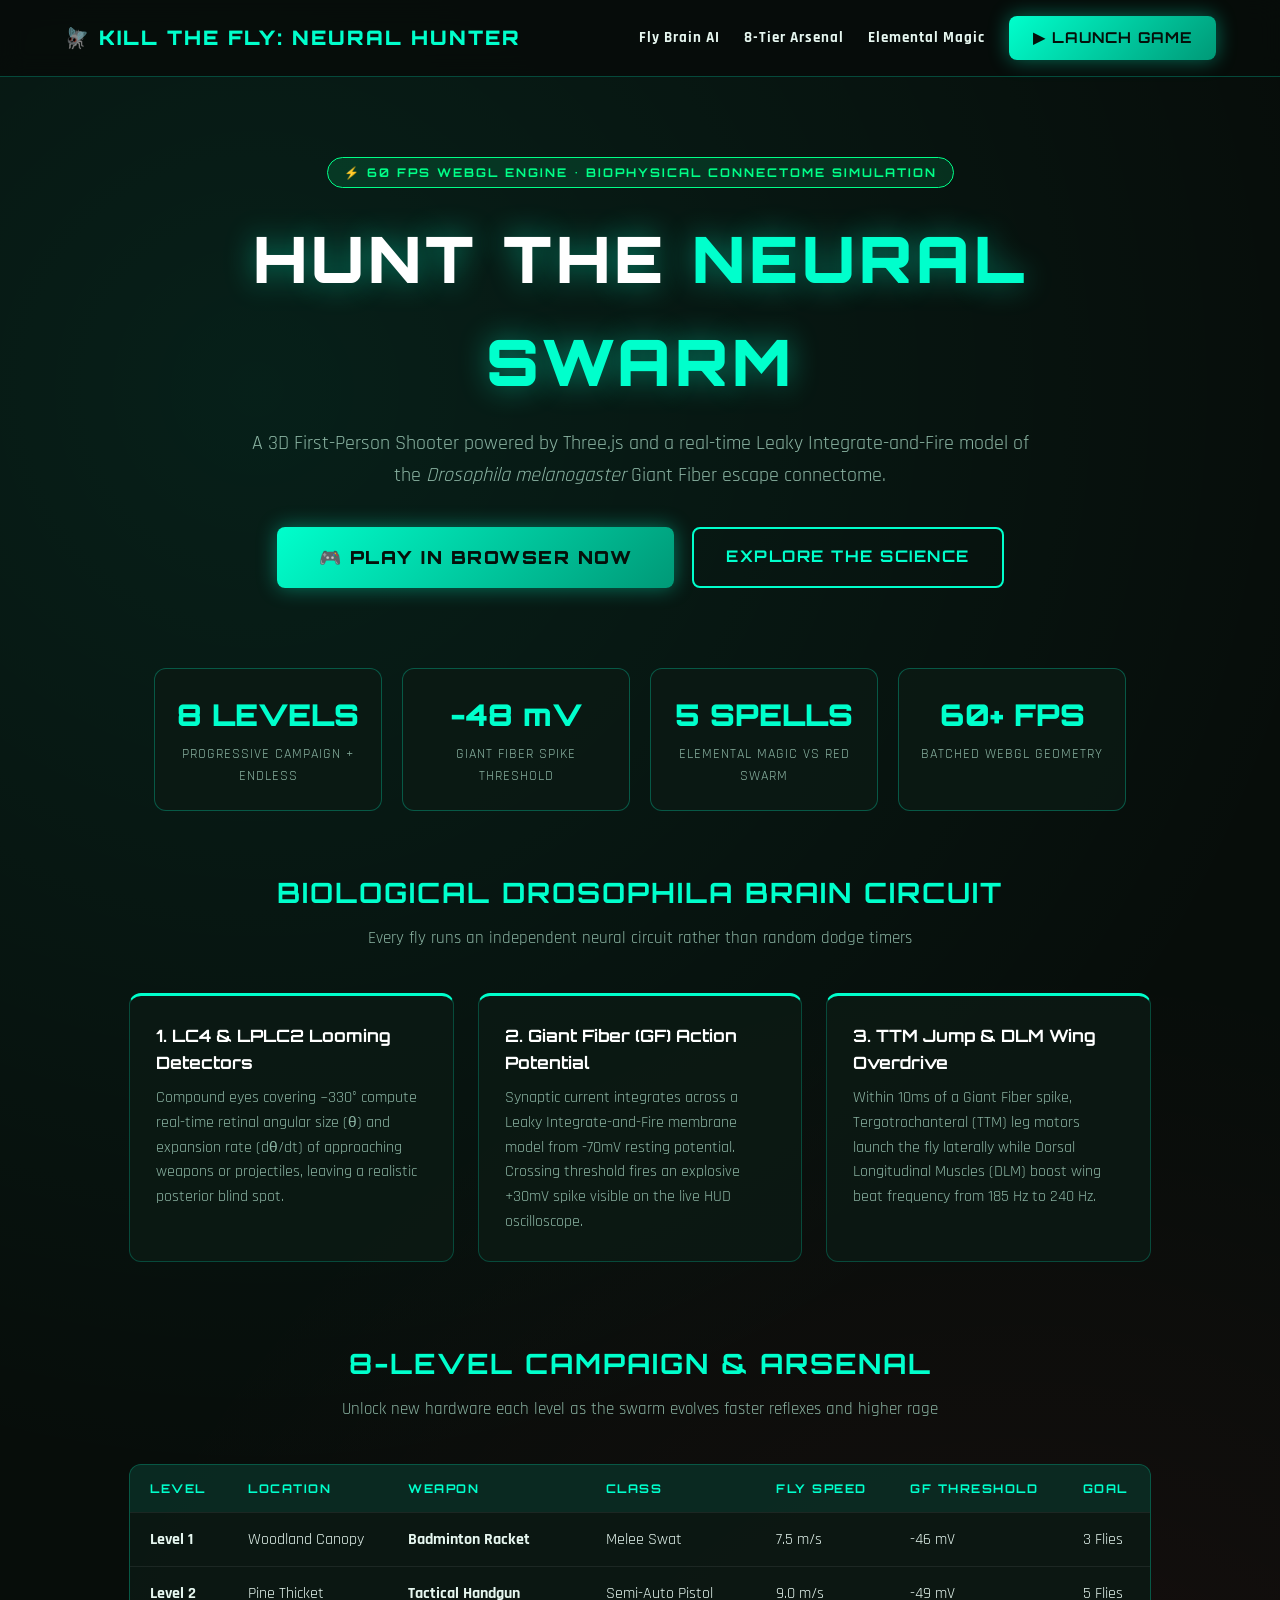
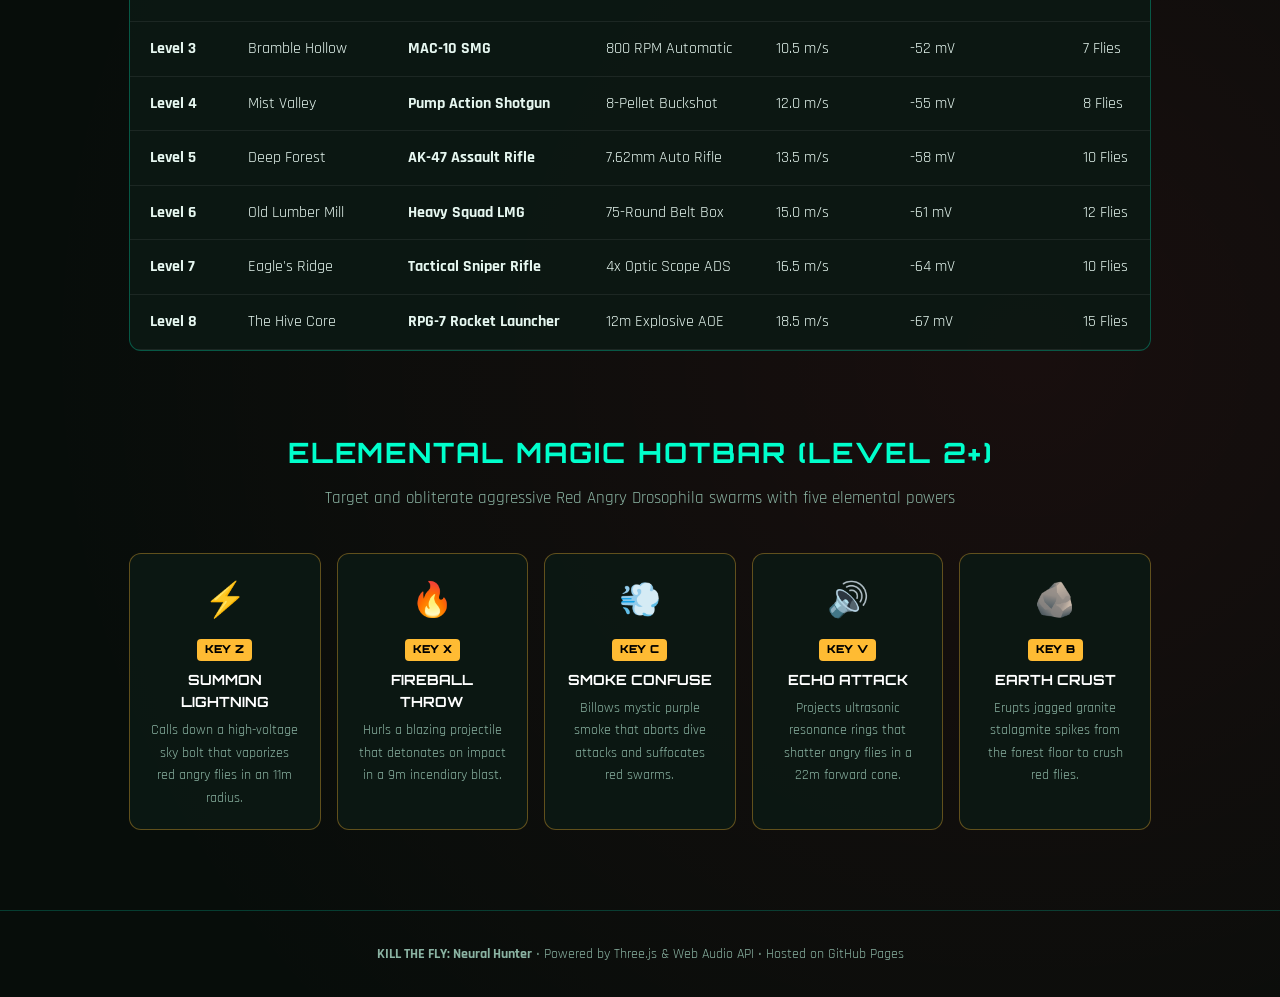
==== landing.html @ 71555360 "Add landing.html game website page" ====
<!DOCTYPE html>
<html lang="en">
<head>
    <meta charset="UTF-8">
    <meta name="viewport" content="width=device-width, initial-scale=1.0">
    <title>KILL THE FLY: Neural Hunter | Official Game Website</title>
    <link rel="icon" href="data:image/svg+xml,<svg xmlns=%22http://www.w3.org/2000/svg%22 viewBox=%220 0 100 100%22><text y=%22.9em%22 font-size=%2290%22>🪰</text></svg>">
    <link href="https://fonts.googleapis.com/css2?family=Orbitron:wght@500;700;900&family=Rajdhani:wght@500;600;700&display=swap" rel="stylesheet">
    <style>
        :root {
            --bg-dark: #070d0a;
            --bg-card: rgba(12, 26, 20, 0.88);
            --neon: #00ffcc;
            --neon-green: #00ff88;
            --crimson: #ff2244;
            --gold: #ffbb33;
            --text-main: #e6f7f0;
            --text-muted: #8ab3a2;
        }
        * { margin: 0; padding: 0; box-sizing: border-box; }
        body {
            background-color: var(--bg-dark);
            background-image:
                radial-gradient(circle at 20% 15%, rgba(0, 255, 204, 0.08) 0%, transparent 45%),
                radial-gradient(circle at 80% 75%, rgba(255, 34, 68, 0.07) 0%, transparent 45%);
            color: var(--text-main);
            font-family: 'Rajdhani', sans-serif;
            line-height: 1.6;
            overflow-x: hidden;
        }
        nav {
            position: sticky;
            top: 0;
            z-index: 100;
            background: rgba(7, 13, 10, 0.92);
            backdrop-filter: blur(12px);
            border-bottom: 1px solid rgba(0, 255, 204, 0.25);
            padding: 16px 5%;
            display: flex;
            justify-content: space-between;
            align-items: center;
        }
        .brand {
            font-family: 'Orbitron', monospace;
            font-weight: 900;
            font-size: 20px;
            color: var(--neon);
            letter-spacing: 2px;
            text-decoration: none;
            display: flex;
            align-items: center;
            gap: 10px;
        }
        .nav-links { display: flex; gap: 24px; align-items: center; }
        .nav-links a {
            color: var(--text-main);
            text-decoration: none;
            font-weight: 700;
            font-size: 15px;
            letter-spacing: 1px;
            transition: color 0.2s;
        }
        .nav-links a:hover { color: var(--neon); }
        .btn-play {
            background: linear-gradient(135deg, #00ffcc 0%, #009977 100%);
            color: #05100a !important;
            font-family: 'Orbitron', monospace;
            font-weight: 900;
            padding: 10px 24px;
            border-radius: 8px;
            text-decoration: none;
            letter-spacing: 1.5px;
            box-shadow: 0 0 20px rgba(0, 255, 204, 0.4);
            transition: transform 0.2s, box-shadow 0.2s;
            display: inline-block;
        }
        .btn-play:hover {
            transform: translateY(-2px) scale(1.03);
            box-shadow: 0 0 32px rgba(0, 255, 204, 0.75);
        }
        .hero {
            padding: 80px 5% 60px;
            text-align: center;
            max-width: 1100px;
            margin: 0 auto;
        }
        .badge {
            display: inline-block;
            font-family: 'Orbitron', monospace;
            font-size: 12px;
            font-weight: 700;
            color: var(--neon-green);
            background: rgba(0, 255, 136, 0.12);
            border: 1px solid var(--neon-green);
            padding: 5px 16px;
            border-radius: 20px;
            letter-spacing: 2px;
            margin-bottom: 20px;
        }
        .hero h1 {
            font-family: 'Orbitron', monospace;
            font-size: clamp(36px, 6vw, 64px);
            font-weight: 900;
            color: #ffffff;
            letter-spacing: 4px;
            text-shadow: 0 0 30px rgba(0, 255, 204, 0.45);
            margin-bottom: 14px;
        }
        .hero h1 span { color: var(--neon); }
        .hero p {
            font-size: 20px;
            color: var(--text-muted);
            max-width: 780px;
            margin: 0 auto 36px;
        }
        .hero-actions {
            display: flex;
            justify-content: center;
            gap: 18px;
            flex-wrap: wrap;
        }
        .btn-large { font-size: 18px; padding: 16px 42px; }
        .btn-outline {
            border: 2px solid var(--neon);
            color: var(--neon);
            font-family: 'Orbitron', monospace;
            font-weight: 700;
            padding: 15px 32px;
            border-radius: 8px;
            text-decoration: none;
            letter-spacing: 1.5px;
            transition: background 0.2s;
        }
        .btn-outline:hover { background: rgba(0, 255, 204, 0.15); }
        .stats-strip {
            display: grid;
            grid-template-columns: repeat(auto-fit, minmax(200px, 1fr));
            gap: 20px;
            max-width: 1100px;
            margin: 20px auto 60px;
            padding: 0 5%;
        }
        .stat-card {
            background: var(--bg-card);
            border: 1px solid rgba(0, 255, 204, 0.28);
            border-radius: 12px;
            padding: 22px;
            text-align: center;
        }
        .stat-num {
            font-family: 'Orbitron', monospace;
            font-size: 30px;
            font-weight: 900;
            color: var(--neon);
        }
        .stat-label {
            font-size: 14px;
            color: var(--text-muted);
            text-transform: uppercase;
            letter-spacing: 1px;
            margin-top: 4px;
        }
        section {
            max-width: 1150px;
            margin: 0 auto 80px;
            padding: 0 5%;
        }
        .section-title {
            font-family: 'Orbitron', monospace;
            font-size: 28px;
            color: var(--neon);
            letter-spacing: 2px;
            margin-bottom: 10px;
            text-align: center;
        }
        .section-sub {
            text-align: center;
            color: var(--text-muted);
            font-size: 17px;
            margin-bottom: 40px;
        }
        .grid-3 {
            display: grid;
            grid-template-columns: repeat(auto-fit, minmax(300px, 1fr));
            gap: 24px;
        }
        .feature-card {
            background: var(--bg-card);
            border: 1px solid rgba(0, 255, 204, 0.22);
            border-top: 3px solid var(--neon);
            border-radius: 12px;
            padding: 26px;
        }
        .feature-card h3 {
            font-family: 'Orbitron', monospace;
            font-size: 17px;
            color: #ffffff;
            margin-bottom: 10px;
        }
        .feature-card p { color: var(--text-muted); font-size: 15.5px; }
        .table-wrap {
            background: var(--bg-card);
            border: 1px solid rgba(0, 255, 204, 0.28);
            border-radius: 12px;
            overflow-x: auto;
        }
        table { width: 100%; border-collapse: collapse; text-align: left; }
        th, td {
            padding: 14px 20px;
            border-bottom: 1px solid rgba(255, 255, 255, 0.07);
        }
        th {
            font-family: 'Orbitron', monospace;
            font-size: 12px;
            color: var(--neon);
            letter-spacing: 1.5px;
            background: rgba(0, 255, 204, 0.08);
        }
        tr:hover { background: rgba(0, 255, 204, 0.04); }
        .spells-grid {
            display: grid;
            grid-template-columns: repeat(auto-fit, minmax(190px, 1fr));
            gap: 16px;
        }
        .spell-card {
            background: var(--bg-card);
            border: 1px solid rgba(255, 187, 51, 0.35);
            border-radius: 12px;
            padding: 20px;
            text-align: center;
        }
        .spell-icon { font-size: 34px; margin-bottom: 8px; }
        .spell-key {
            display: inline-block;
            font-family: 'Orbitron', monospace;
            font-size: 11px;
            font-weight: 900;
            background: var(--gold);
            color: #000;
            padding: 2px 8px;
            border-radius: 4px;
            margin-bottom: 8px;
        }
        .spell-card h4 {
            font-family: 'Orbitron', monospace;
            font-size: 14px;
            color: #fff;
            margin-bottom: 6px;
        }
        footer {
            border-top: 1px solid rgba(0, 255, 204, 0.2);
            padding: 32px 5%;
            text-align: center;
            color: var(--text-muted);
            font-size: 14px;
        }
    </style>
</head>
<body>
    <nav>
        <a href="index.html" class="brand">🪰 KILL THE FLY: NEURAL HUNTER</a>
        <div class="nav-links">
            <a href="#connectome">Fly Brain AI</a>
            <a href="#arsenal">8-Tier Arsenal</a>
            <a href="#magic">Elemental Magic</a>
            <a href="index.html" class="btn-play">▶ LAUNCH GAME</a>
        </div>
    </nav>

    <header class="hero">
        <div class="badge">⚡ 60 FPS WEBGL ENGINE &bull; BIOPHYSICAL CONNECTOME SIMULATION</div>
        <h1>HUNT THE <span>NEURAL SWARM</span></h1>
        <p>A 3D First-Person Shooter powered by Three.js and a real-time Leaky Integrate-and-Fire model of the <em>Drosophila melanogaster</em> Giant Fiber escape connectome.</p>
        <div class="hero-actions">
            <a href="index.html" class="btn-play btn-large">🎮 PLAY IN BROWSER NOW</a>
            <a href="#connectome" class="btn-outline">EXPLORE THE SCIENCE</a>
        </div>
    </header>

    <div class="stats-strip">
        <div class="stat-card">
            <div class="stat-num">8 LEVELS</div>
            <div class="stat-label">Progressive Campaign + Endless</div>
        </div>
        <div class="stat-card">
            <div class="stat-num">-48 mV</div>
            <div class="stat-label">Giant Fiber Spike Threshold</div>
        </div>
        <div class="stat-card">
            <div class="stat-num">5 SPELLS</div>
            <div class="stat-label">Elemental Magic vs Red Swarm</div>
        </div>
        <div class="stat-card">
            <div class="stat-num">60+ FPS</div>
            <div class="stat-label">Batched WebGL Geometry</div>
        </div>
    </div>

    <section id="connectome">
        <h2 class="section-title">BIOLOGICAL DROSOPHILA BRAIN CIRCUIT</h2>
        <p class="section-sub">Every fly runs an independent neural circuit rather than random dodge timers</p>
        <div class="grid-3">
            <div class="feature-card">
                <h3>1. LC4 &amp; LPLC2 Looming Detectors</h3>
                <p>Compound eyes covering ~330&deg; compute real-time retinal angular size (&theta;) and expansion rate (d&theta;/dt) of approaching weapons or projectiles, leaving a realistic posterior blind spot.</p>
            </div>
            <div class="feature-card">
                <h3>2. Giant Fiber (GF) Action Potential</h3>
                <p>Synaptic current integrates across a Leaky Integrate-and-Fire membrane model from -70mV resting potential. Crossing threshold fires an explosive +30mV spike visible on the live HUD oscilloscope.</p>
            </div>
            <div class="feature-card">
                <h3>3. TTM Jump &amp; DLM Wing Overdrive</h3>
                <p>Within 10ms of a Giant Fiber spike, Tergotrochanteral (TTM) leg motors launch the fly laterally while Dorsal Longitudinal Muscles (DLM) boost wing beat frequency from 185 Hz to 240 Hz.</p>
            </div>
        </div>
    </section>

    <section id="arsenal">
        <h2 class="section-title">8-LEVEL CAMPAIGN &amp; ARSENAL</h2>
        <p class="section-sub">Unlock new hardware each level as the swarm evolves faster reflexes and higher rage</p>
        <div class="table-wrap">
            <table>
                <thead>
                    <tr>
                        <th>LEVEL</th>
                        <th>LOCATION</th>
                        <th>WEAPON</th>
                        <th>CLASS</th>
                        <th>FLY SPEED</th>
                        <th>GF THRESHOLD</th>
                        <th>GOAL</th>
                    </tr>
                </thead>
                <tbody>
                    <tr><td><strong>Level 1</strong></td><td>Woodland Canopy</td><td><strong>Badminton Racket</strong></td><td>Melee Swat</td><td>7.5 m/s</td><td>-46 mV</td><td>3 Flies</td></tr>
                    <tr><td><strong>Level 2</strong></td><td>Pine Thicket</td><td><strong>Tactical Handgun</strong></td><td>Semi-Auto Pistol</td><td>9.0 m/s</td><td>-49 mV</td><td>5 Flies</td></tr>
                    <tr><td><strong>Level 3</strong></td><td>Bramble Hollow</td><td><strong>MAC-10 SMG</strong></td><td>800 RPM Automatic</td><td>10.5 m/s</td><td>-52 mV</td><td>7 Flies</td></tr>
                    <tr><td><strong>Level 4</strong></td><td>Mist Valley</td><td><strong>Pump Action Shotgun</strong></td><td>8-Pellet Buckshot</td><td>12.0 m/s</td><td>-55 mV</td><td>8 Flies</td></tr>
                    <tr><td><strong>Level 5</strong></td><td>Deep Forest</td><td><strong>AK-47 Assault Rifle</strong></td><td>7.62mm Auto Rifle</td><td>13.5 m/s</td><td>-58 mV</td><td>10 Flies</td></tr>
                    <tr><td><strong>Level 6</strong></td><td>Old Lumber Mill</td><td><strong>Heavy Squad LMG</strong></td><td>75-Round Belt Box</td><td>15.0 m/s</td><td>-61 mV</td><td>12 Flies</td></tr>
                    <tr><td><strong>Level 7</strong></td><td>Eagle's Ridge</td><td><strong>Tactical Sniper Rifle</strong></td><td>4x Optic Scope ADS</td><td>16.5 m/s</td><td>-64 mV</td><td>10 Flies</td></tr>
                    <tr><td><strong>Level 8</strong></td><td>The Hive Core</td><td><strong>RPG-7 Rocket Launcher</strong></td><td>12m Explosive AOE</td><td>18.5 m/s</td><td>-67 mV</td><td>15 Flies</td></tr>
                </tbody>
            </table>
        </div>
    </section>

    <section id="magic">
        <h2 class="section-title">ELEMENTAL MAGIC HOTBAR (LEVEL 2+)</h2>
        <p class="section-sub">Target and obliterate aggressive Red Angry Drosophila swarms with five elemental powers</p>
        <div class="spells-grid">
            <div class="spell-card">
                <div class="spell-icon">⚡</div>
                <div class="spell-key">KEY Z</div>
                <h4>SUMMON LIGHTNING</h4>
                <p style="color: var(--text-muted); font-size: 14px;">Calls down a high-voltage sky bolt that vaporizes red angry flies in an 11m radius.</p>
            </div>
            <div class="spell-card">
                <div class="spell-icon">🔥</div>
                <div class="spell-key">KEY X</div>
                <h4>FIREBALL THROW</h4>
                <p style="color: var(--text-muted); font-size: 14px;">Hurls a blazing projectile that detonates on impact in a 9m incendiary blast.</p>
            </div>
            <div class="spell-card">
                <div class="spell-icon">💨</div>
                <div class="spell-key">KEY C</div>
                <h4>SMOKE CONFUSE</h4>
                <p style="color: var(--text-muted); font-size: 14px;">Billows mystic purple smoke that aborts dive attacks and suffocates red swarms.</p>
            </div>
            <div class="spell-card">
                <div class="spell-icon">🔊</div>
                <div class="spell-key">KEY V</div>
                <h4>ECHO ATTACK</h4>
                <p style="color: var(--text-muted); font-size: 14px;">Projects ultrasonic resonance rings that shatter angry flies in a 22m forward cone.</p>
            </div>
            <div class="spell-card">
                <div class="spell-icon">🪨</div>
                <div class="spell-key">KEY B</div>
                <h4>EARTH CRUST</h4>
                <p style="color: var(--text-muted); font-size: 14px;">Erupts jagged granite stalagmite spikes from the forest floor to crush red flies.</p>
            </div>
        </div>
    </section>

    <footer>
        <p><strong>KILL THE FLY: Neural Hunter</strong> &bull; Powered by Three.js &amp; Web Audio API &bull; Hosted on GitHub Pages</p>
    </footer>
</body>
</html>
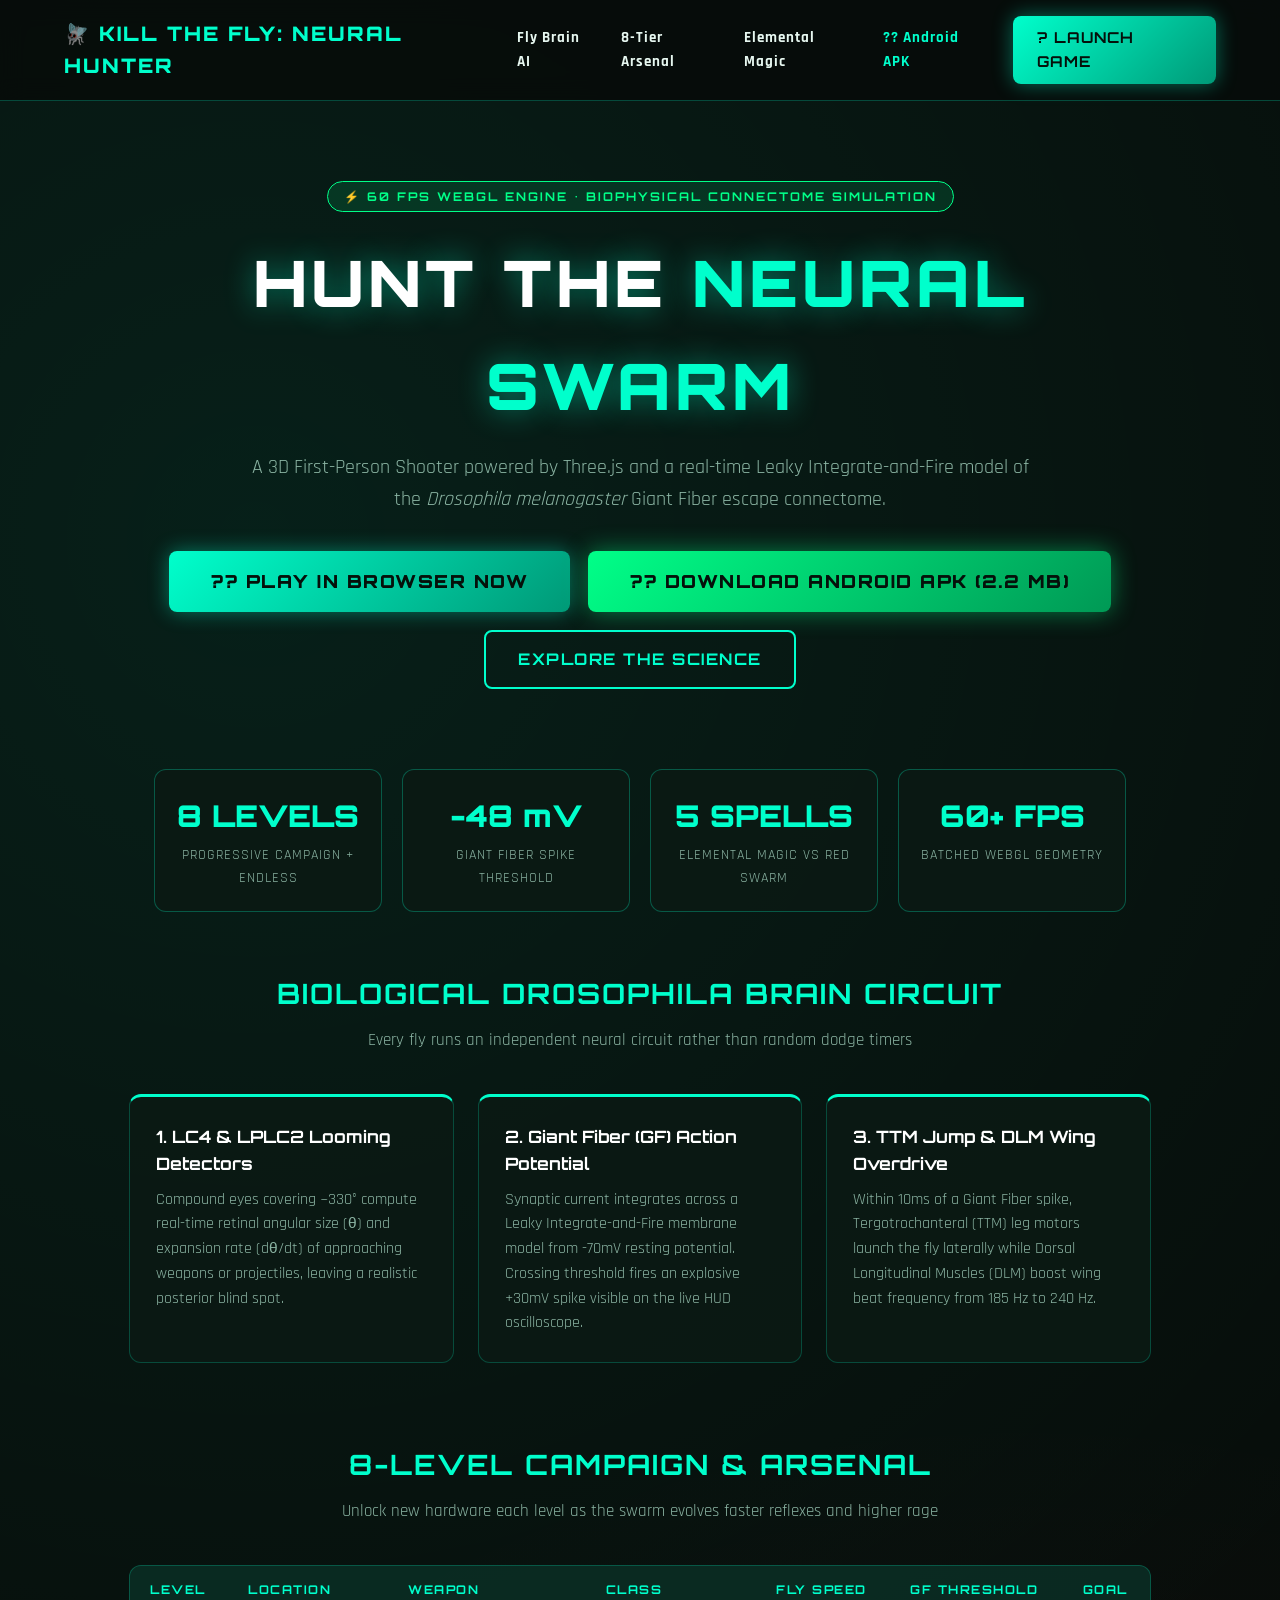
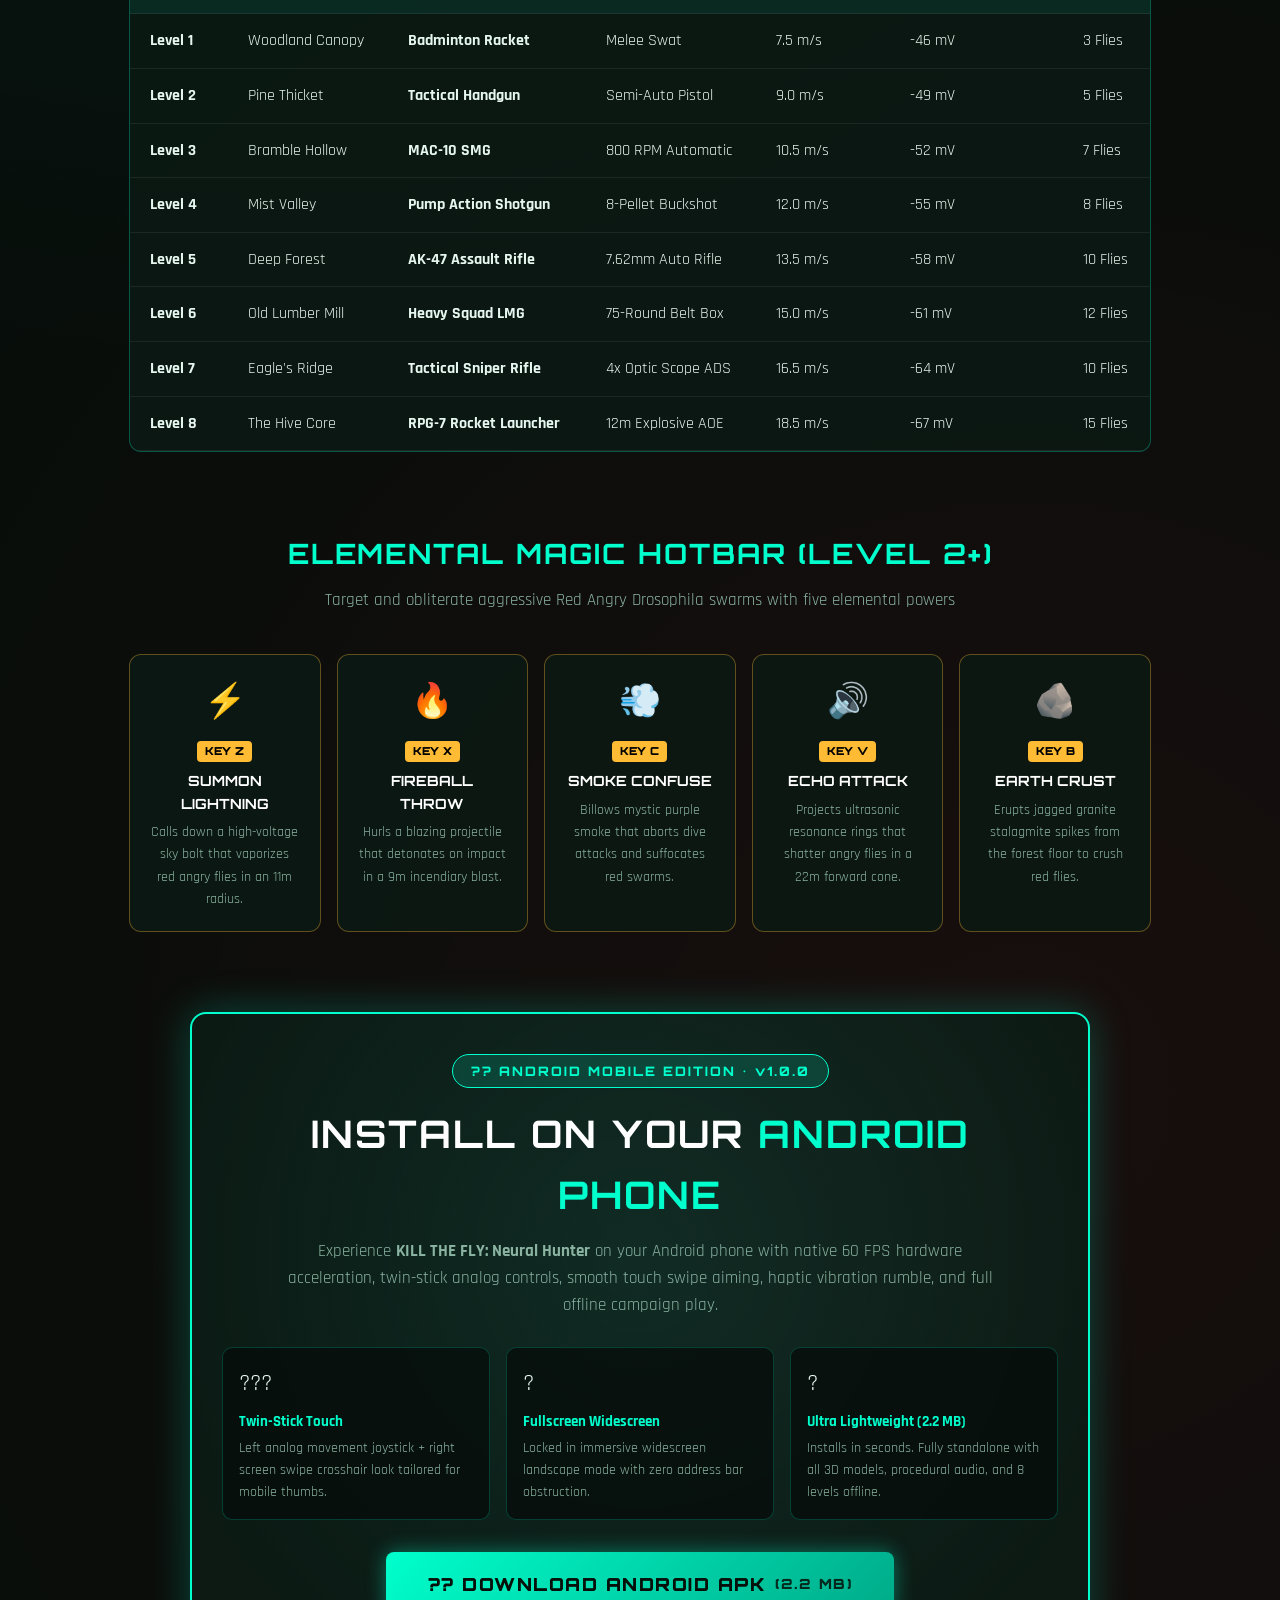
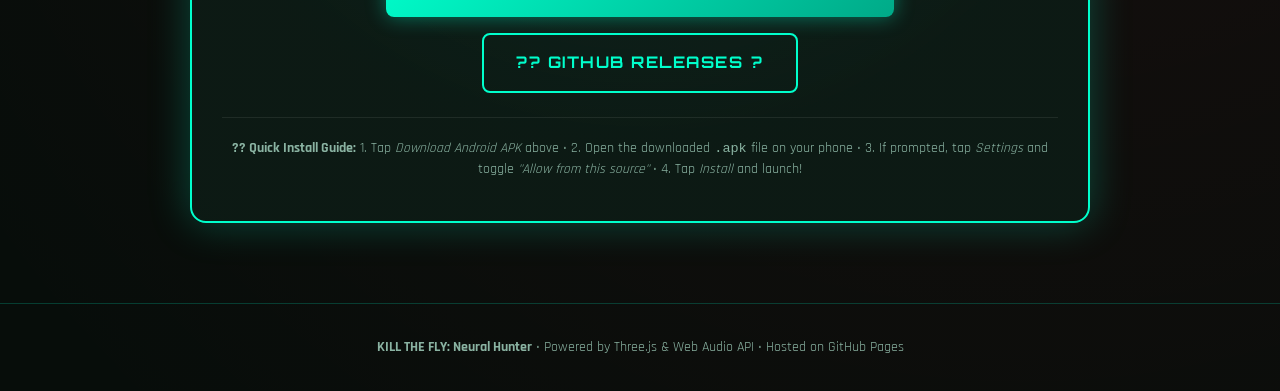
==== commit a1fd7916: "feat(android): add official Android APK release v1.0.0 and update website with direct APK download" ====
--- a/landing.html
+++ b/landing.html
@@ -263,7 +263,8 @@
             <a href="#connectome">Fly Brain AI</a>
             <a href="#arsenal">8-Tier Arsenal</a>
             <a href="#magic">Elemental Magic</a>
-            <a href="index.html" class="btn-play">▶ LAUNCH GAME</a>
+            <a href="KillTheFly-NeuralHunter.apk" download style="color: #00ffcc; font-weight: 700;">?? Android APK</a>
+            <a href="index.html" class="btn-play">? LAUNCH GAME</a>
         </div>
     </nav>
 
@@ -272,7 +273,8 @@
         <h1>HUNT THE <span>NEURAL SWARM</span></h1>
         <p>A 3D First-Person Shooter powered by Three.js and a real-time Leaky Integrate-and-Fire model of the <em>Drosophila melanogaster</em> Giant Fiber escape connectome.</p>
         <div class="hero-actions">
-            <a href="index.html" class="btn-play btn-large">🎮 PLAY IN BROWSER NOW</a>
+            <a href="index.html" class="btn-play btn-large">?? PLAY IN BROWSER NOW</a>
+            <a href="KillTheFly-NeuralHunter.apk" download class="btn-play btn-large" style="background: linear-gradient(135deg, #00ff88 0%, #009955 100%); box-shadow: 0 0 25px rgba(0, 255, 136, 0.45);">?? DOWNLOAD ANDROID APK (2.2 MB)</a>
             <a href="#connectome" class="btn-outline">EXPLORE THE SCIENCE</a>
         </div>
     </header>
@@ -382,8 +384,56 @@
         </div>
     </section>
 
-    <footer>
+    
+    <section id="download-apk">
+        <div style="background: radial-gradient(circle at 50% 30%, rgba(0, 255, 204, 0.12) 0%, rgba(12, 26, 20, 0.95) 70%); border: 2px solid #00ffcc; border-radius: 16px; padding: 40px 30px; text-align: center; max-width: 900px; margin: 0 auto 60px; box-shadow: 0 0 40px rgba(0, 255, 204, 0.25);">
+            <div style="display: inline-block; font-family: 'Orbitron', monospace; font-size: 13px; font-weight: 800; color: #00ffcc; background: rgba(0, 255, 204, 0.15); border: 1px solid #00ffcc; padding: 6px 18px; border-radius: 20px; letter-spacing: 2px; margin-bottom: 16px;">
+                ?? ANDROID MOBILE EDITION &bull; v1.0.0
+            </div>
+            <h2 style="font-family: 'Orbitron', monospace; font-size: clamp(26px, 4vw, 38px); color: #fff; margin-bottom: 12px; letter-spacing: 2px;">
+                INSTALL ON YOUR <span style="color: #00ffcc;">ANDROID PHONE</span>
+            </h2>
+            <p style="color: var(--text-muted); font-size: 17px; max-width: 720px; margin: 0 auto 28px; line-height: 1.6;">
+                Experience <strong>KILL THE FLY: Neural Hunter</strong> on your Android phone with native 60 FPS hardware acceleration, twin-stick analog controls, smooth touch swipe aiming, haptic vibration rumble, and full offline campaign play.
+            </p>
+
+            <div style="display: grid; grid-template-columns: repeat(auto-fit, minmax(210px, 1fr)); gap: 16px; margin-bottom: 32px; text-align: left;">
+                <div style="background: rgba(7, 13, 10, 0.8); border: 1px solid rgba(0, 255, 204, 0.2); border-radius: 10px; padding: 16px;">
+                    <div style="font-size: 24px; margin-bottom: 6px;">???</div>
+                    <strong style="color: #00ffcc; font-size: 15px;">Twin-Stick Touch</strong>
+                    <p style="color: var(--text-muted); font-size: 13.5px; margin-top: 4px;">Left analog movement joystick + right screen swipe crosshair look tailored for mobile thumbs.</p>
+                </div>
+                <div style="background: rgba(7, 13, 10, 0.8); border: 1px solid rgba(0, 255, 204, 0.2); border-radius: 10px; padding: 16px;">
+                    <div style="font-size: 24px; margin-bottom: 6px;">?</div>
+                    <strong style="color: #00ffcc; font-size: 15px;">Fullscreen Widescreen</strong>
+                    <p style="color: var(--text-muted); font-size: 13.5px; margin-top: 4px;">Locked in immersive widescreen landscape mode with zero address bar obstruction.</p>
+                </div>
+                <div style="background: rgba(7, 13, 10, 0.8); border: 1px solid rgba(0, 255, 204, 0.2); border-radius: 10px; padding: 16px;">
+                    <div style="font-size: 24px; margin-bottom: 6px;">?</div>
+                    <strong style="color: #00ffcc; font-size: 15px;">Ultra Lightweight (2.2 MB)</strong>
+                    <p style="color: var(--text-muted); font-size: 13.5px; margin-top: 4px;">Installs in seconds. Fully standalone with all 3D models, procedural audio, and 8 levels offline.</p>
+                </div>
+            </div>
+
+            <div style="display: flex; justify-content: center; gap: 16px; flex-wrap: wrap;">
+                <a href="KillTheFly-NeuralHunter.apk" download class="btn-play btn-large" style="background: linear-gradient(135deg, #00ffcc 0%, #00aa88 100%); font-size: 18px; padding: 18px 42px; display: inline-flex; align-items: center; gap: 10px; text-decoration: none;">
+                    <span>?? DOWNLOAD ANDROID APK</span>
+                    <span style="font-size: 14px; opacity: 0.85;">(2.2 MB)</span>
+                </a>
+                <a href="https://github.com/cbagh0819-ctrl/kill-the-fly-neural-hunter/releases" class="btn-outline" style="display: inline-flex; align-items: center; gap: 8px;" target="_blank" rel="noopener noreferrer">
+                    <span>?? GITHUB RELEASES</span>
+                    <span>?</span>
+                </a>
+            </div>
+
+            <div style="margin-top: 24px; padding-top: 20px; border-top: 1px solid rgba(255, 255, 255, 0.08); font-size: 13.5px; color: var(--text-muted);">
+                <strong>?? Quick Install Guide:</strong> 1. Tap <em>Download Android APK</em> above &bull; 2. Open the downloaded <code>.apk</code> file on your phone &bull; 3. If prompted, tap <em>Settings</em> and toggle <em>"Allow from this source"</em> &bull; 4. Tap <em>Install</em> and launch!
+            </div>
+        </div>
+    </section>
+<footer>
         <p><strong>KILL THE FLY: Neural Hunter</strong> &bull; Powered by Three.js &amp; Web Audio API &bull; Hosted on GitHub Pages</p>
     </footer>
 </body>
 </html>
+
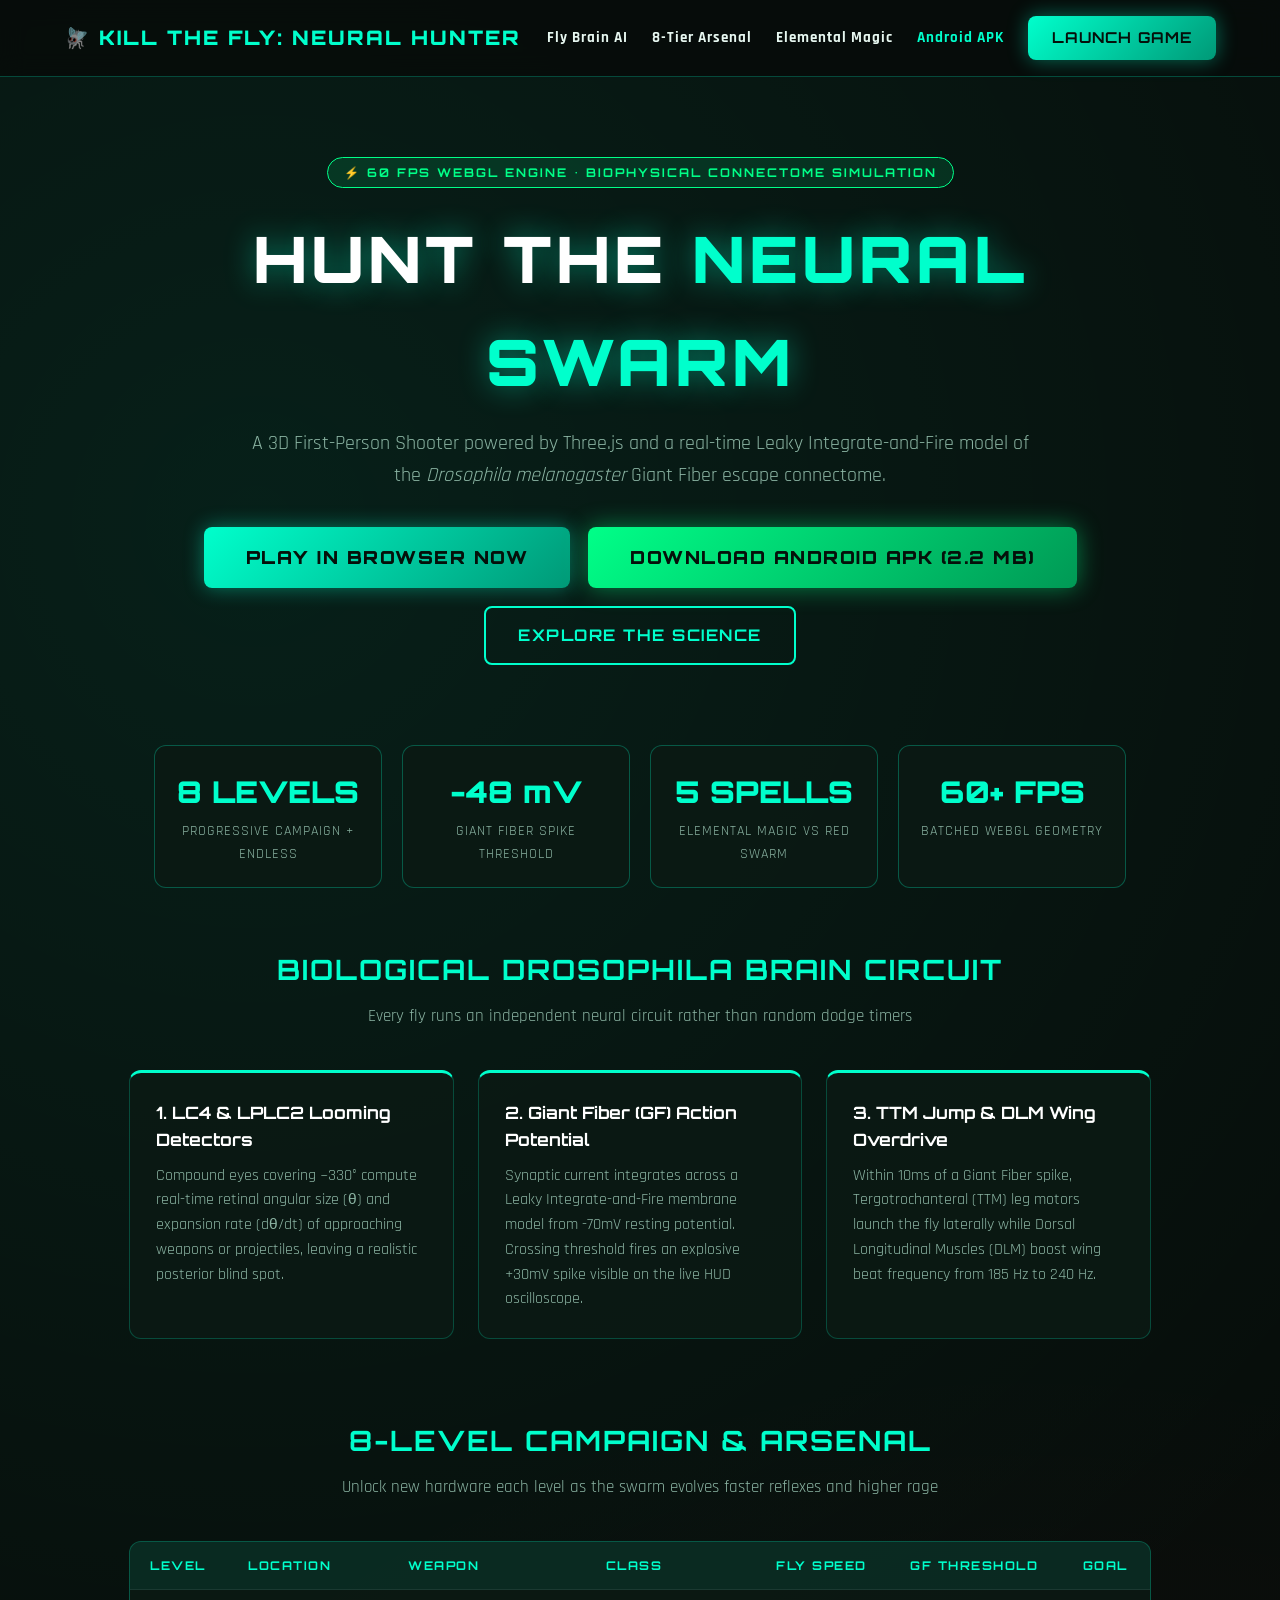
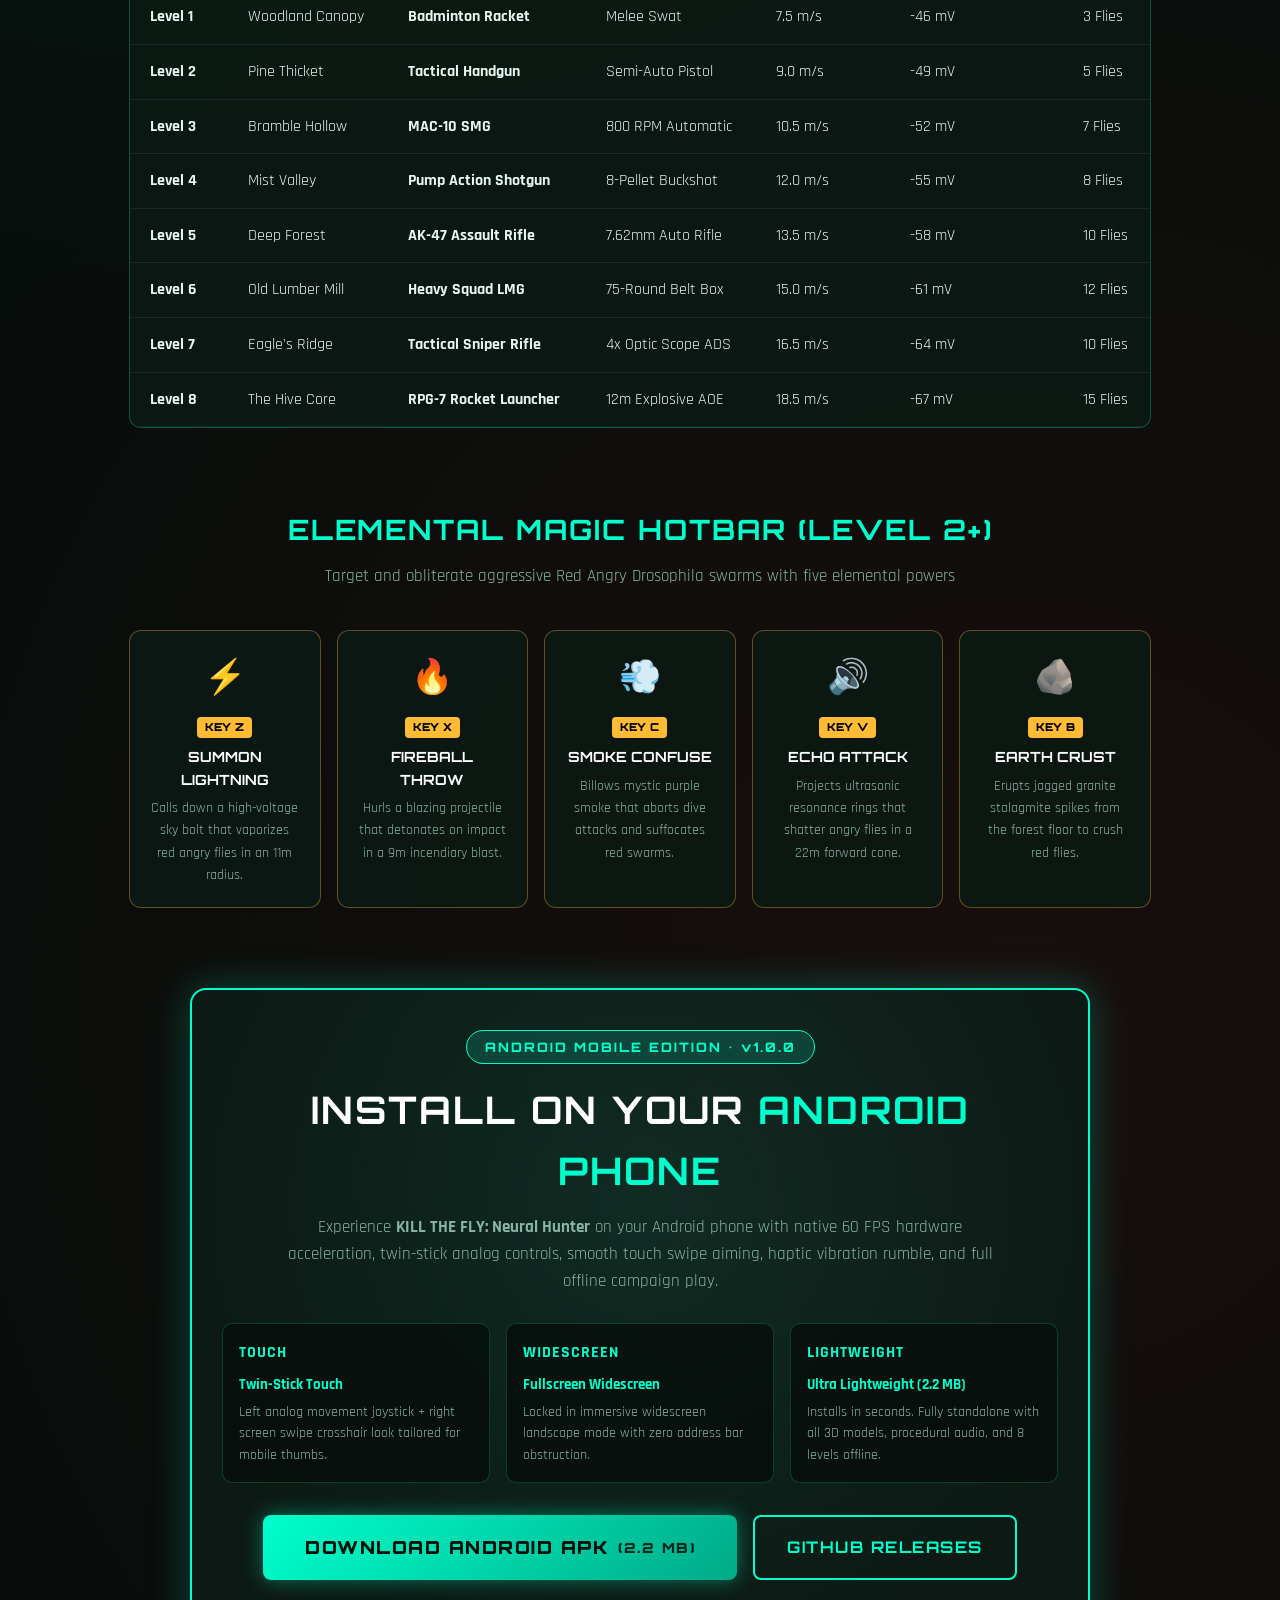
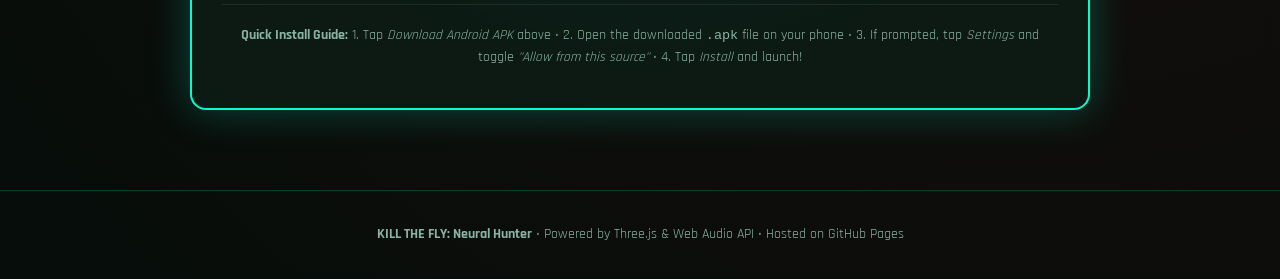
==== commit 265d06c4: "fix(website): remove corrupted question mark symbols from navigation and action buttons" ====
--- a/landing.html
+++ b/landing.html
@@ -263,8 +263,8 @@
             <a href="#connectome">Fly Brain AI</a>
             <a href="#arsenal">8-Tier Arsenal</a>
             <a href="#magic">Elemental Magic</a>
-            <a href="KillTheFly-NeuralHunter.apk" download style="color: #00ffcc; font-weight: 700;">?? Android APK</a>
-            <a href="index.html" class="btn-play">? LAUNCH GAME</a>
+            <a href="KillTheFly-NeuralHunter.apk" download style="color: #00ffcc; font-weight: 700;">Android APK</a>
+            <a href="index.html" class="btn-play">LAUNCH GAME</a>
         </div>
     </nav>
 
@@ -273,8 +273,8 @@
         <h1>HUNT THE <span>NEURAL SWARM</span></h1>
         <p>A 3D First-Person Shooter powered by Three.js and a real-time Leaky Integrate-and-Fire model of the <em>Drosophila melanogaster</em> Giant Fiber escape connectome.</p>
         <div class="hero-actions">
-            <a href="index.html" class="btn-play btn-large">?? PLAY IN BROWSER NOW</a>
-            <a href="KillTheFly-NeuralHunter.apk" download class="btn-play btn-large" style="background: linear-gradient(135deg, #00ff88 0%, #009955 100%); box-shadow: 0 0 25px rgba(0, 255, 136, 0.45);">?? DOWNLOAD ANDROID APK (2.2 MB)</a>
+            <a href="index.html" class="btn-play btn-large">PLAY IN BROWSER NOW</a>
+            <a href="KillTheFly-NeuralHunter.apk" download class="btn-play btn-large" style="background: linear-gradient(135deg, #00ff88 0%, #009955 100%); box-shadow: 0 0 25px rgba(0, 255, 136, 0.45);">DOWNLOAD ANDROID APK (2.2 MB)</a>
             <a href="#connectome" class="btn-outline">EXPLORE THE SCIENCE</a>
         </div>
     </header>
@@ -388,7 +388,7 @@
     <section id="download-apk">
         <div style="background: radial-gradient(circle at 50% 30%, rgba(0, 255, 204, 0.12) 0%, rgba(12, 26, 20, 0.95) 70%); border: 2px solid #00ffcc; border-radius: 16px; padding: 40px 30px; text-align: center; max-width: 900px; margin: 0 auto 60px; box-shadow: 0 0 40px rgba(0, 255, 204, 0.25);">
             <div style="display: inline-block; font-family: 'Orbitron', monospace; font-size: 13px; font-weight: 800; color: #00ffcc; background: rgba(0, 255, 204, 0.15); border: 1px solid #00ffcc; padding: 6px 18px; border-radius: 20px; letter-spacing: 2px; margin-bottom: 16px;">
-                ?? ANDROID MOBILE EDITION &bull; v1.0.0
+                ANDROID MOBILE EDITION &bull; v1.0.0
             </div>
             <h2 style="font-family: 'Orbitron', monospace; font-size: clamp(26px, 4vw, 38px); color: #fff; margin-bottom: 12px; letter-spacing: 2px;">
                 INSTALL ON YOUR <span style="color: #00ffcc;">ANDROID PHONE</span>
@@ -399,17 +399,17 @@
 
             <div style="display: grid; grid-template-columns: repeat(auto-fit, minmax(210px, 1fr)); gap: 16px; margin-bottom: 32px; text-align: left;">
                 <div style="background: rgba(7, 13, 10, 0.8); border: 1px solid rgba(0, 255, 204, 0.2); border-radius: 10px; padding: 16px;">
-                    <div style="font-size: 24px; margin-bottom: 6px;">???</div>
+                    <div style="font-size: 16px; font-weight: 800; color: #00ffcc; letter-spacing: 1px; margin-bottom: 6px;">TOUCH</div>
                     <strong style="color: #00ffcc; font-size: 15px;">Twin-Stick Touch</strong>
                     <p style="color: var(--text-muted); font-size: 13.5px; margin-top: 4px;">Left analog movement joystick + right screen swipe crosshair look tailored for mobile thumbs.</p>
                 </div>
                 <div style="background: rgba(7, 13, 10, 0.8); border: 1px solid rgba(0, 255, 204, 0.2); border-radius: 10px; padding: 16px;">
-                    <div style="font-size: 24px; margin-bottom: 6px;">?</div>
+                    <div style="font-size: 16px; font-weight: 800; color: #00ffcc; letter-spacing: 1px; margin-bottom: 6px;">WIDESCREEN</div>
                     <strong style="color: #00ffcc; font-size: 15px;">Fullscreen Widescreen</strong>
                     <p style="color: var(--text-muted); font-size: 13.5px; margin-top: 4px;">Locked in immersive widescreen landscape mode with zero address bar obstruction.</p>
                 </div>
                 <div style="background: rgba(7, 13, 10, 0.8); border: 1px solid rgba(0, 255, 204, 0.2); border-radius: 10px; padding: 16px;">
-                    <div style="font-size: 24px; margin-bottom: 6px;">?</div>
+                    <div style="font-size: 16px; font-weight: 800; color: #00ffcc; letter-spacing: 1px; margin-bottom: 6px;">LIGHTWEIGHT</div>
                     <strong style="color: #00ffcc; font-size: 15px;">Ultra Lightweight (2.2 MB)</strong>
                     <p style="color: var(--text-muted); font-size: 13.5px; margin-top: 4px;">Installs in seconds. Fully standalone with all 3D models, procedural audio, and 8 levels offline.</p>
                 </div>
@@ -417,17 +417,17 @@
 
             <div style="display: flex; justify-content: center; gap: 16px; flex-wrap: wrap;">
                 <a href="KillTheFly-NeuralHunter.apk" download class="btn-play btn-large" style="background: linear-gradient(135deg, #00ffcc 0%, #00aa88 100%); font-size: 18px; padding: 18px 42px; display: inline-flex; align-items: center; gap: 10px; text-decoration: none;">
-                    <span>?? DOWNLOAD ANDROID APK</span>
+                    <span>DOWNLOAD ANDROID APK</span>
                     <span style="font-size: 14px; opacity: 0.85;">(2.2 MB)</span>
                 </a>
                 <a href="https://github.com/cbagh0819-ctrl/kill-the-fly-neural-hunter/releases" class="btn-outline" style="display: inline-flex; align-items: center; gap: 8px;" target="_blank" rel="noopener noreferrer">
-                    <span>?? GITHUB RELEASES</span>
-                    <span>?</span>
+                    <span>GITHUB RELEASES</span>
+                    
                 </a>
             </div>
 
             <div style="margin-top: 24px; padding-top: 20px; border-top: 1px solid rgba(255, 255, 255, 0.08); font-size: 13.5px; color: var(--text-muted);">
-                <strong>?? Quick Install Guide:</strong> 1. Tap <em>Download Android APK</em> above &bull; 2. Open the downloaded <code>.apk</code> file on your phone &bull; 3. If prompted, tap <em>Settings</em> and toggle <em>"Allow from this source"</em> &bull; 4. Tap <em>Install</em> and launch!
+                <strong>Quick Install Guide:</strong> 1. Tap <em>Download Android APK</em> above &bull; 2. Open the downloaded <code>.apk</code> file on your phone &bull; 3. If prompted, tap <em>Settings</em> and toggle <em>"Allow from this source"</em> &bull; 4. Tap <em>Install</em> and launch!
             </div>
         </div>
     </section>
